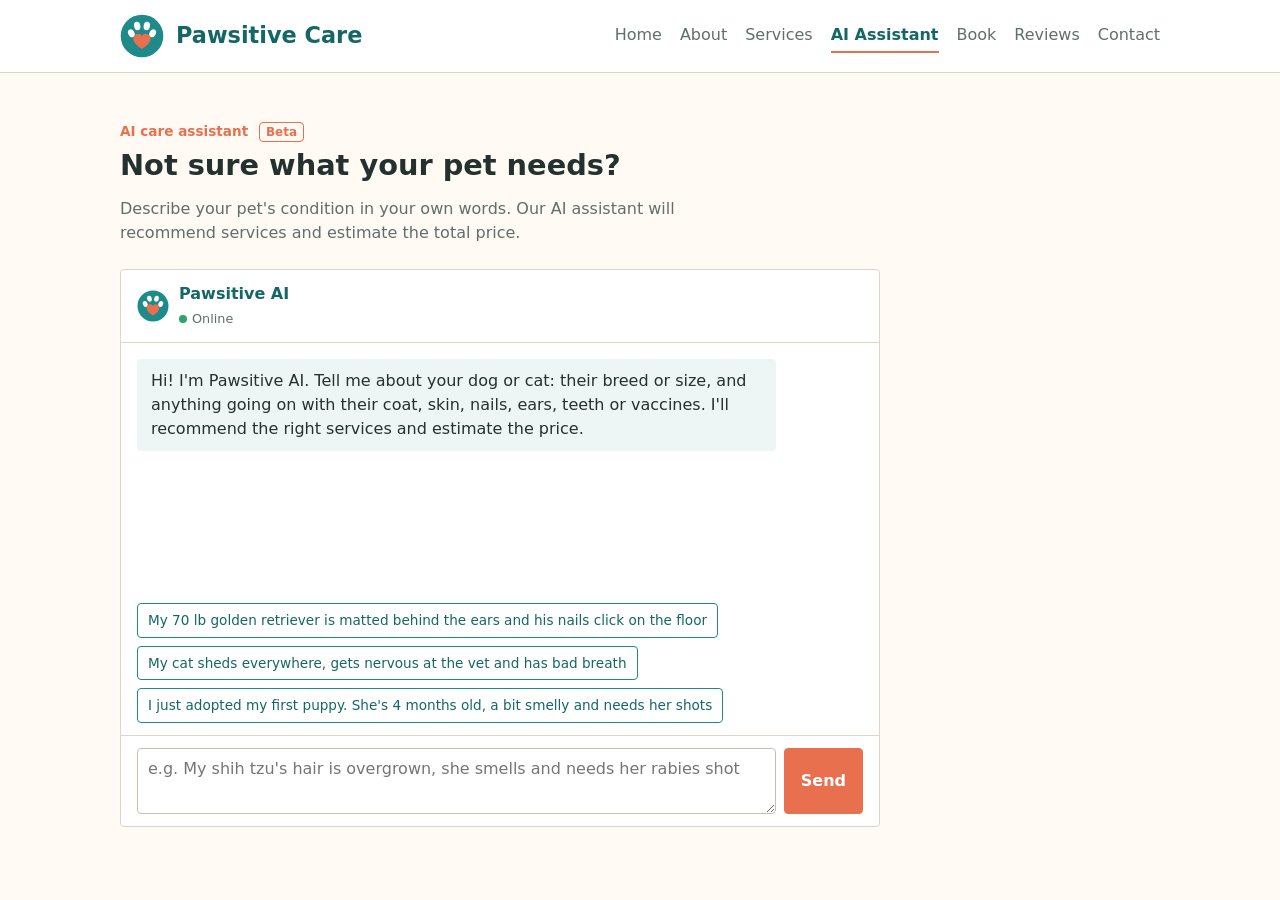
==== assistant.html @ b70767c2 "Split site into separate pages and add AI care assistant demo - Home, About, Services, AI Assistant," ====
<!DOCTYPE html>
<html lang="en">
<head>
  <meta charset="UTF-8">
  <meta name="viewport" content="width=device-width, initial-scale=1.0">
  <title>AI Assistant | Pawsitive Care</title>
  <meta name="description" content="Pawsitive Care offers gentle, welcoming grooming and vaccinations for dogs and cats, with extra support for new pet owners.">
  <link rel="icon" href="images/logo.svg" type="image/svg+xml">
  <link rel="stylesheet" href="css/styles.css">
</head>
<body>

  <header class="site-header">
    <div class="container header-inner">
      <a href="index.html" class="brand">
        <img src="images/logo.svg" alt="" class="logo" width="44" height="44">
        <span class="company-name">Pawsitive Care</span>
      </a>
      <nav class="site-nav" aria-label="Main">
        <a href="index.html">Home</a>
        <a href="about.html">About</a>
        <a href="services.html">Services</a>
        <a href="assistant.html" aria-current="page">AI Assistant</a>
        <a href="book.html">Book</a>
        <a href="reviews.html">Reviews</a>
        <a href="contact.html">Contact</a>
      </nav>
    </div>
  </header>

  <main>
    <section class="assistant">
      <div class="container">
        <p class="eyebrow">AI care assistant <span class="beta">Beta</span></p>
        <h1>Not sure what your pet needs?</h1>
        <p class="section-sub">Describe your pet's condition in your own words. Our AI assistant will recommend services and estimate the total price.</p>

        <div class="chat">
          <div class="chat-header">
            <img src="images/logo.svg" alt="" width="32" height="32">
            <div>
              <strong>Pawsitive AI</strong>
              <span class="chat-online">Online</span>
            </div>
          </div>
          <div class="chat-log" id="chat-log" aria-live="polite">
            <div class="msg bot">
              <p>Hi! I'm Pawsitive AI. Tell me about your dog or cat: their breed or size, and anything going on with their coat, skin, nails, ears, teeth or vaccines. I'll recommend the right services and estimate the price.</p>
            </div>
          </div>
          <div class="chips" id="chips">
            <button type="button" class="chip">My 70 lb golden retriever is matted behind the ears and his nails click on the floor</button>
            <button type="button" class="chip">My cat sheds everywhere, gets nervous at the vet and has bad breath</button>
            <button type="button" class="chip">I just adopted my first puppy. She's 4 months old, a bit smelly and needs her shots</button>
          </div>
          <form class="chat-form" id="assistant-form">
            <label for="assistant-input" class="visually-hidden">Describe your pet</label>
            <textarea id="assistant-input" rows="2" maxlength="1000" required
              placeholder="e.g. My shih tzu's hair is overgrown, she smells and needs her rabies shot"></textarea>
            <button type="submit" class="btn">Send</button>
          </form>
        </div>
      </div>
    </section>
  </main>

  <script src="js/assistant.js"></script>
</body>
</html>
---- css/styles.css ----
:root {
  --teal: #1f8a8a;
  --teal-dark: #156666;
  --coral: #e8704f;
  --cream: #fffaf4;
  --sand: #f3ece2;
  --ink: #23312f;
  --muted: #5f6f6c;
  --white: #ffffff;
  --line: #ddd5c9;
}

* { box-sizing: border-box; }
[hidden] { display: none !important; }

body {
  margin: 0;
  font-family: system-ui, -apple-system, "Segoe UI", Roboto, "Helvetica Neue", Arial, sans-serif;
  color: var(--ink);
  background: var(--cream);
  line-height: 1.5;
}

h1, h2, h3, h4 { line-height: 1.2; margin: 0 0 0.5em; }
a { color: inherit; }

.container {
  width: min(1040px, 100% - 32px);
  margin-inline: auto;
}

.eyebrow {
  font-size: 0.85rem;
  font-weight: 700;
  color: var(--coral);
  margin: 0 0 0.4rem;
}

/* Buttons */
.btn {
  display: inline-block;
  background: var(--coral);
  color: var(--white);
  text-decoration: none;
  font-weight: 600;
  padding: 8px 16px;
  border-radius: 4px;
  border: 1px solid var(--coral);
}
.btn { font: inherit; font-weight: 600; cursor: pointer; }
.btn:disabled { opacity: 0.6; cursor: default; }
.btn-block { display: block; text-align: center; }
.btn-ghost { background: var(--white); color: var(--teal-dark); border-color: var(--teal); }

/* Header */
.site-header {
  background: var(--white);
  border-bottom: 1px solid var(--line);
  padding: 14px 0;
}
.header-inner {
  display: flex;
  align-items: center;
  justify-content: space-between;
  gap: 12px 24px;
  flex-wrap: wrap;
}
.brand { display: flex; align-items: center; gap: 12px; text-decoration: none; }
.site-nav { display: flex; flex-wrap: wrap; gap: 4px 18px; }
.site-nav a { text-decoration: none; color: var(--muted); font-weight: 500; padding: 4px 0; }
.site-nav a:hover { color: var(--teal-dark); }
.site-nav a[aria-current="page"] { color: var(--teal-dark); font-weight: 700; border-bottom: 2px solid var(--coral); }
.logo { display: block; width: 44px; height: 44px; }
.company-name { font-size: 1.4rem; font-weight: 700; color: var(--teal-dark); }

/* Hero */
.hero {
  background: var(--sand);
  padding: 48px 0;
  border-bottom: 1px solid var(--line);
}
.hero h1 { font-size: 2.4rem; color: var(--teal-dark); }
.lead { font-size: 1.1rem; color: var(--muted); max-width: 34em; }
.hero-actions { display: flex; gap: 10px; flex-wrap: wrap; margin-top: 16px; }

/* Home page boxes */
.teaser { padding: 32px 0; background: var(--white); border-bottom: 1px solid var(--line); }
.teaser-alt { background: var(--cream); }
.teaser h2 { font-size: 1.5rem; }
.teaser p.muted { margin: 0; max-width: 36em; }
.teaser-inner { display: flex; align-items: center; justify-content: space-between; gap: 16px 32px; flex-wrap: wrap; }

/* Mission */
.mission { padding: 48px 0; background: var(--white); }
.mission h1 { font-size: 1.8rem; }
.mission-statement {
  max-width: 760px;
  margin: 0 0 12px;
  color: var(--muted);
}

/* Services */
.services { padding: 48px 0; }
.services h1 { font-size: 1.8rem; }
.section-sub { color: var(--muted); margin: 0 0 24px; max-width: 40em; }
.price-grid {
  display: grid;
  grid-template-columns: repeat(2, 1fr);
  gap: 16px;
  align-items: start;
}
.price-card {
  background: var(--white);
  border: 1px solid var(--line);
  border-radius: 4px;
  padding: 20px;
}
.price-card header { display: flex; align-items: center; gap: 8px; margin-bottom: 8px; }
.price-card h3 { margin: 0; font-size: 1.2rem; color: var(--teal-dark); }
.price-list { list-style: none; margin: 0 0 16px; padding: 0; }
.price-list li {
  display: flex;
  justify-content: space-between;
  gap: 16px;
  padding: 6px 0;
  border-bottom: 1px solid #eee7dc;
}
.price-list li:last-child { border-bottom: 0; }
.price-list li.price-group {
  display: block;
  font-size: 0.85rem;
  font-weight: 700;
  color: var(--coral);
  padding: 10px 0 2px;
  border-bottom: 0;
}
.price { font-weight: 700; white-space: nowrap; }

/* What is / isn't included */
.coverage {
  display: grid;
  grid-template-columns: 1fr 1fr;
  gap: 12px;
  margin-bottom: 16px;
  font-size: 0.9rem;
}
.coverage-block h4 { font-size: 0.9rem; margin-bottom: 4px; }
.coverage-block ul { margin: 0; padding-left: 18px; color: var(--muted); }
.coverage-block li { margin-bottom: 4px; }
.included h4 { color: var(--teal-dark); }
.excluded h4 { color: #b4472b; }

/* Forms */
.booking, .reviews { padding: 48px 0; }
.booking { background: var(--white); }
.booking h1, .reviews h1, .contact h1, .assistant h1 { font-size: 1.8rem; }
.form-card {
  background: var(--white);
  border: 1px solid var(--line);
  border-radius: 4px;
  padding: 20px;
  max-width: 760px;
  margin-top: 16px;
}
.form-grid {
  display: grid;
  grid-template-columns: repeat(2, minmax(0, 1fr));
  gap: 14px 16px;
  margin-bottom: 16px;
}
.form-grid label { display: flex; flex-direction: column; gap: 4px; font-weight: 600; font-size: 0.9rem; }
.form-grid .full { grid-column: 1 / -1; }
.form-grid .checkbox { flex-direction: row; align-items: center; gap: 8px; font-weight: 400; }
.optional { font-weight: 400; color: var(--muted); }
input, select, textarea {
  font: inherit;
  font-weight: 400;
  padding: 8px 10px;
  border: 1px solid #c9bfb1;
  border-radius: 4px;
  background: var(--white);
  color: var(--ink);
  width: 100%;
  min-width: 0;
}
.checkbox input { width: auto; }
input:focus, select:focus, textarea:focus { outline: 2px solid var(--teal); outline-offset: 1px; }
.form-status { margin: 12px 0 0; min-height: 1.5em; color: var(--teal-dark); }
.form-status.error { color: #b4472b; }
.confirmation {
  max-width: 760px;
  border: 1px solid var(--teal);
  border-left-width: 4px;
  border-radius: 4px;
  background: #eef6f5;
  padding: 20px;
  margin-top: 16px;
}
.confirmation h3 { color: var(--teal-dark); }

/* Reviews */
.review-list {
  display: grid;
  grid-template-columns: repeat(2, 1fr);
  gap: 16px;
  margin-top: 16px;
}
.review {
  background: var(--white);
  border: 1px solid var(--line);
  border-radius: 4px;
  padding: 16px;
}
.review p { margin: 0 0 8px; }
.review-rating { font-weight: 700; color: var(--coral); }
.review-author { color: var(--muted); font-size: 0.9rem; }
.muted { color: var(--muted); }

/* Contact */
.contact { padding: 48px 0; }
.contact-grid {
  display: grid;
  grid-template-columns: repeat(4, 1fr);
  gap: 16px;
}
.contact h3 { font-size: 1rem; color: var(--teal-dark); }
.contact-grid p { margin: 0; color: var(--muted); overflow-wrap: anywhere; }

/* AI assistant */
.assistant { padding: 48px 0; }
.beta {
  display: inline-block;
  margin-left: 6px;
  padding: 0 6px;
  border: 1px solid var(--coral);
  border-radius: 4px;
  font-size: 0.75rem;
}
.chat {
  max-width: 760px;
  background: var(--white);
  border: 1px solid var(--line);
  border-radius: 4px;
}
.chat-header {
  display: flex;
  align-items: center;
  gap: 10px;
  padding: 12px 16px;
  border-bottom: 1px solid var(--line);
}
.chat-header strong { display: block; color: var(--teal-dark); }
.chat-online { font-size: 0.8rem; color: var(--muted); }
.chat-online::before {
  content: "";
  display: inline-block;
  width: 8px;
  height: 8px;
  margin-right: 5px;
  border-radius: 50%;
  background: #2fa36b;
}
.chat-log {
  display: flex;
  flex-direction: column;
  gap: 12px;
  padding: 16px;
  min-height: 260px;
  max-height: 560px;
  overflow-y: auto;
}
.msg {
  max-width: 88%;
  padding: 10px 14px;
  border-radius: 4px;
}
.msg p { margin: 0 0 8px; }
.msg p:last-child { margin-bottom: 0; }
.msg.bot { align-self: flex-start; background: #eef6f5; }
.msg.user { align-self: flex-end; background: var(--teal); color: var(--white); }
.msg .btn { margin-top: 10px; }
.msg .note { font-size: 0.9rem; color: var(--muted); }
.typing { display: flex; gap: 4px; padding: 14px; }
.dot {
  width: 7px;
  height: 7px;
  border-radius: 50%;
  background: var(--teal);
  animation: blink 1.2s infinite;
}
.dot:nth-child(2) { animation-delay: 0.2s; }
.dot:nth-child(3) { animation-delay: 0.4s; }
@keyframes blink { 0%, 80%, 100% { opacity: 0.25; } 40% { opacity: 1; } }
.estimate { width: 100%; border-collapse: collapse; margin: 8px 0; background: var(--white); }
.estimate td { padding: 8px 10px; border-bottom: 1px solid #eee7dc; vertical-align: top; }
.estimate .reason { display: block; font-size: 0.85rem; color: var(--muted); }
.estimate .amount { text-align: right; font-weight: 700; white-space: nowrap; }
.estimate tfoot td { font-weight: 700; border-bottom: 0; border-top: 2px solid var(--teal); }
.chips, .quick-replies { display: flex; flex-wrap: wrap; gap: 8px; padding: 0 16px 12px; }
.quick-replies { padding: 8px 0 0; }
.chip {
  font: inherit;
  font-size: 0.85rem;
  text-align: left;
  padding: 6px 10px;
  border: 1px solid var(--teal);
  border-radius: 4px;
  background: var(--white);
  color: var(--teal-dark);
  cursor: pointer;
}
.chat-form { display: flex; gap: 8px; padding: 12px 16px; border-top: 1px solid var(--line); }
.chat-form textarea { flex: 1; resize: vertical; }
.visually-hidden {
  position: absolute;
  width: 1px;
  height: 1px;
  overflow: hidden;
  clip: rect(0 0 0 0);
  white-space: nowrap;
}

/* Responsive */
@media (max-width: 900px) {
  .price-grid { grid-template-columns: 1fr; }
  .coverage { grid-template-columns: 1fr; }
  .contact-grid { grid-template-columns: 1fr 1fr; }
}

@media (max-width: 560px) {
  .hero h1 { font-size: 2rem; }
  .form-grid, .review-list, .contact-grid { grid-template-columns: minmax(0, 1fr); }
  .msg { max-width: 100%; }
  .chat-form { flex-direction: column; }
}
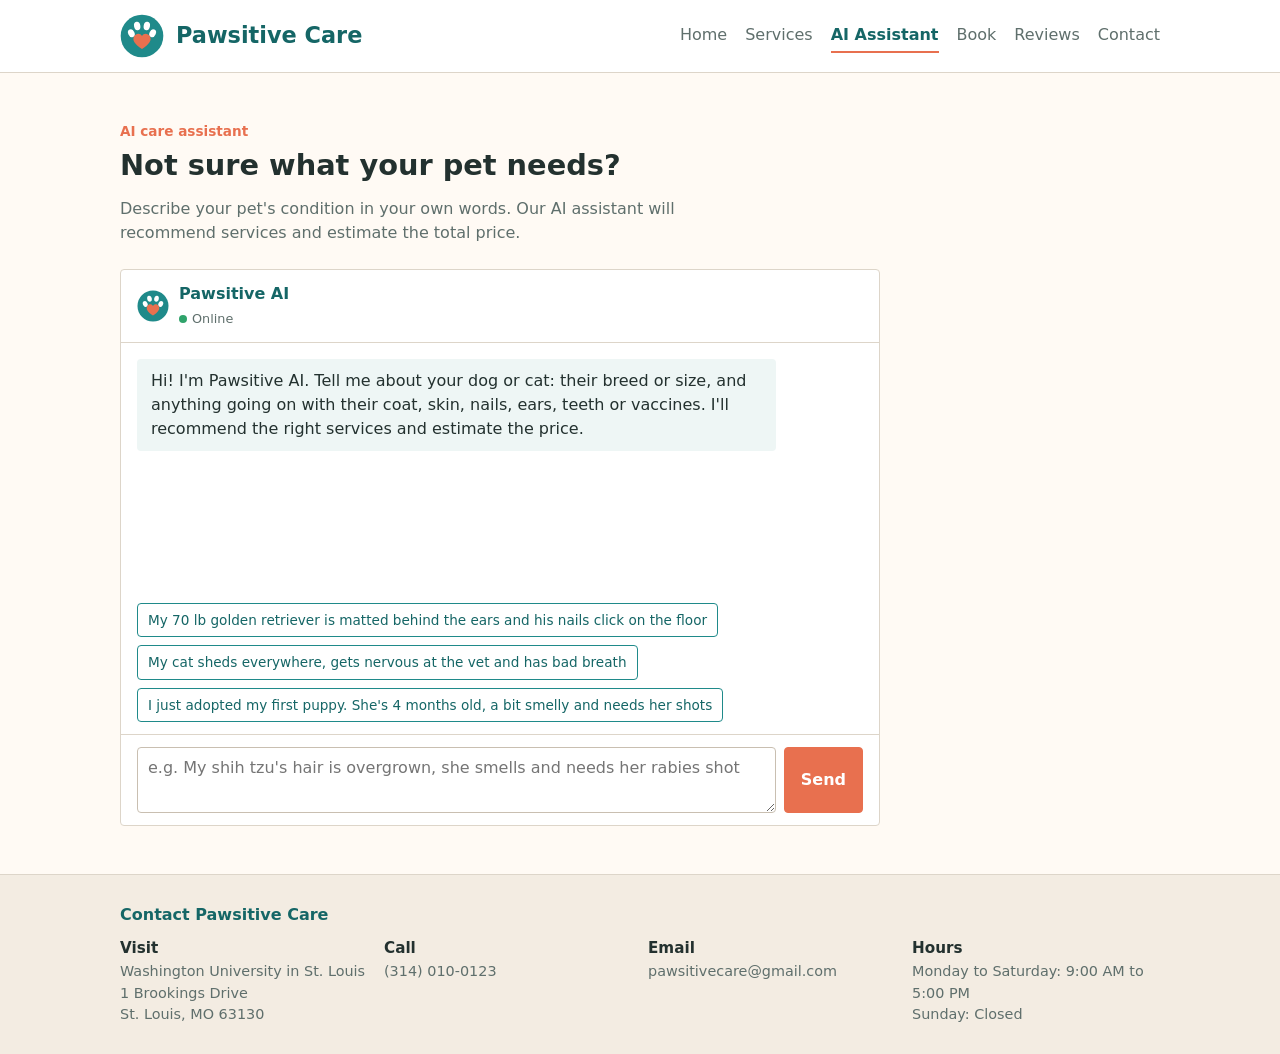
==== commit 2be3f96d: "Move mission to home page, add contact footer, drop Beta tag - About page removed; its mission state" ====
--- a/assistant.html
+++ b/assistant.html
@@ -18,7 +18,6 @@
       </a>
       <nav class="site-nav" aria-label="Main">
         <a href="index.html">Home</a>
-        <a href="about.html">About</a>
         <a href="services.html">Services</a>
         <a href="assistant.html" aria-current="page">AI Assistant</a>
         <a href="book.html">Book</a>
@@ -31,7 +30,7 @@
   <main>
     <section class="assistant">
       <div class="container">
-        <p class="eyebrow">AI care assistant <span class="beta">Beta</span></p>
+        <p class="eyebrow">AI care assistant</p>
         <h1>Not sure what your pet needs?</h1>
         <p class="section-sub">Describe your pet's condition in your own words. Our AI assistant will recommend services and estimate the total price.</p>
 
@@ -64,6 +63,30 @@
     </section>
   </main>
 
+  <footer class="site-footer" id="contact-info">
+    <div class="container">
+      <p class="footer-title">Contact Pawsitive Care</p>
+      <div class="contact-grid">
+        <div>
+          <h2>Visit</h2>
+          <p>Washington University in St. Louis<br>1 Brookings Drive<br>St. Louis, MO 63130</p>
+        </div>
+        <div>
+          <h2>Call</h2>
+          <p>(314) 010-0123</p>
+        </div>
+        <div>
+          <h2>Email</h2>
+          <p>pawsitivecare@gmail.com</p>
+        </div>
+        <div>
+          <h2>Hours</h2>
+          <p>Monday to Saturday: 9:00 AM to 5:00 PM<br>Sunday: Closed</p>
+        </div>
+      </div>
+    </div>
+  </footer>
+
   <script src="js/assistant.js"></script>
 </body>
 </html>
--- a/css/styles.css
+++ b/css/styles.css
@@ -85,14 +85,13 @@
 
 /* Home page boxes */
 .teaser { padding: 32px 0; background: var(--white); border-bottom: 1px solid var(--line); }
-.teaser-alt { background: var(--cream); }
 .teaser h2 { font-size: 1.5rem; }
 .teaser p.muted { margin: 0; max-width: 36em; }
 .teaser-inner { display: flex; align-items: center; justify-content: space-between; gap: 16px 32px; flex-wrap: wrap; }
 
 /* Mission */
-.mission { padding: 48px 0; background: var(--white); }
-.mission h1 { font-size: 1.8rem; }
+.mission { padding: 48px 0; background: var(--white); border-bottom: 1px solid var(--line); }
+.mission h2 { font-size: 1.8rem; }
 .mission-statement {
   max-width: 760px;
   margin: 0 0 12px;
@@ -228,14 +227,6 @@
 
 /* AI assistant */
 .assistant { padding: 48px 0; }
-.beta {
-  display: inline-block;
-  margin-left: 6px;
-  padding: 0 6px;
-  border: 1px solid var(--coral);
-  border-radius: 4px;
-  font-size: 0.75rem;
-}
 .chat {
   max-width: 760px;
   background: var(--white);
@@ -320,6 +311,12 @@
   white-space: nowrap;
 }
 
+/* Footer (contact info on every page) */
+.site-footer { background: var(--sand); border-top: 1px solid var(--line); padding: 28px 0; }
+.footer-title { font-weight: 700; color: var(--teal-dark); margin: 0 0 12px; }
+.site-footer h2 { font-size: 0.95rem; color: var(--ink); margin-bottom: 4px; }
+.site-footer .contact-grid p { font-size: 0.9rem; }
+
 /* Responsive */
 @media (max-width: 900px) {
   .price-grid { grid-template-columns: 1fr; }
